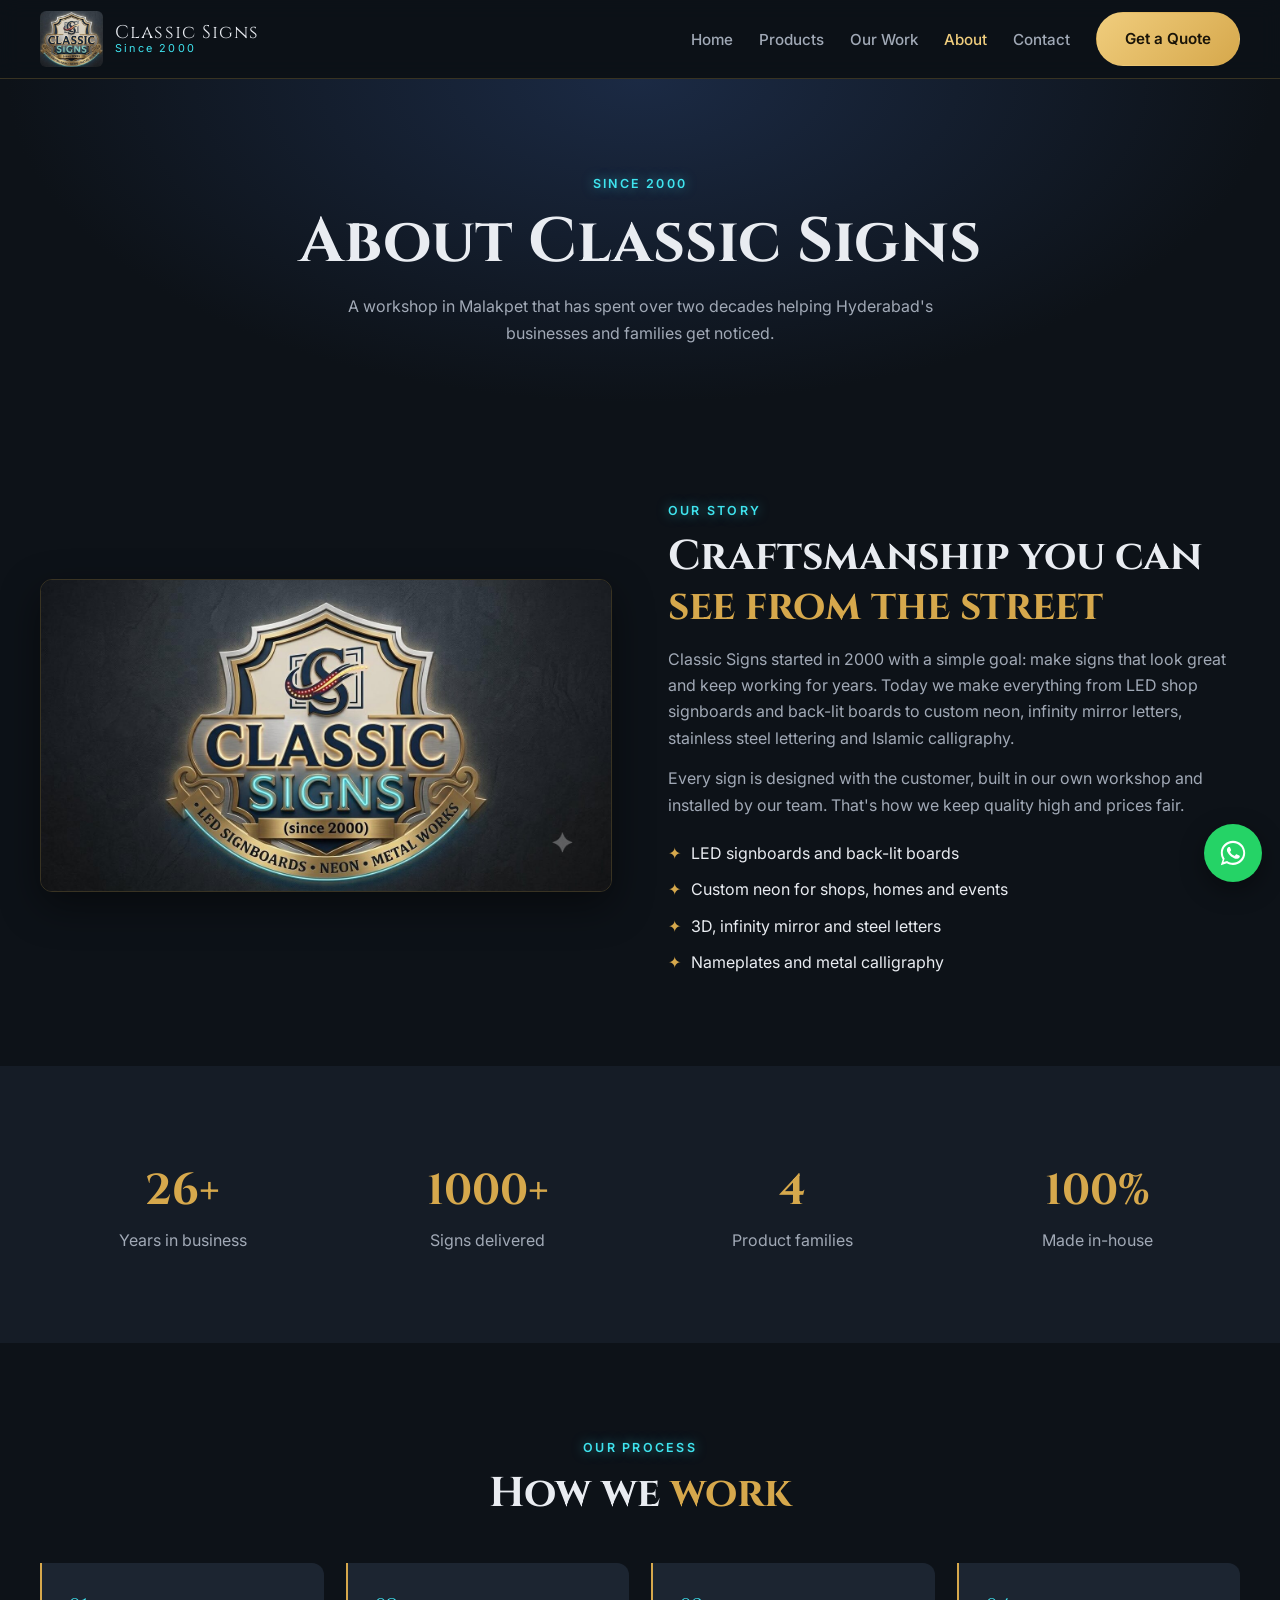
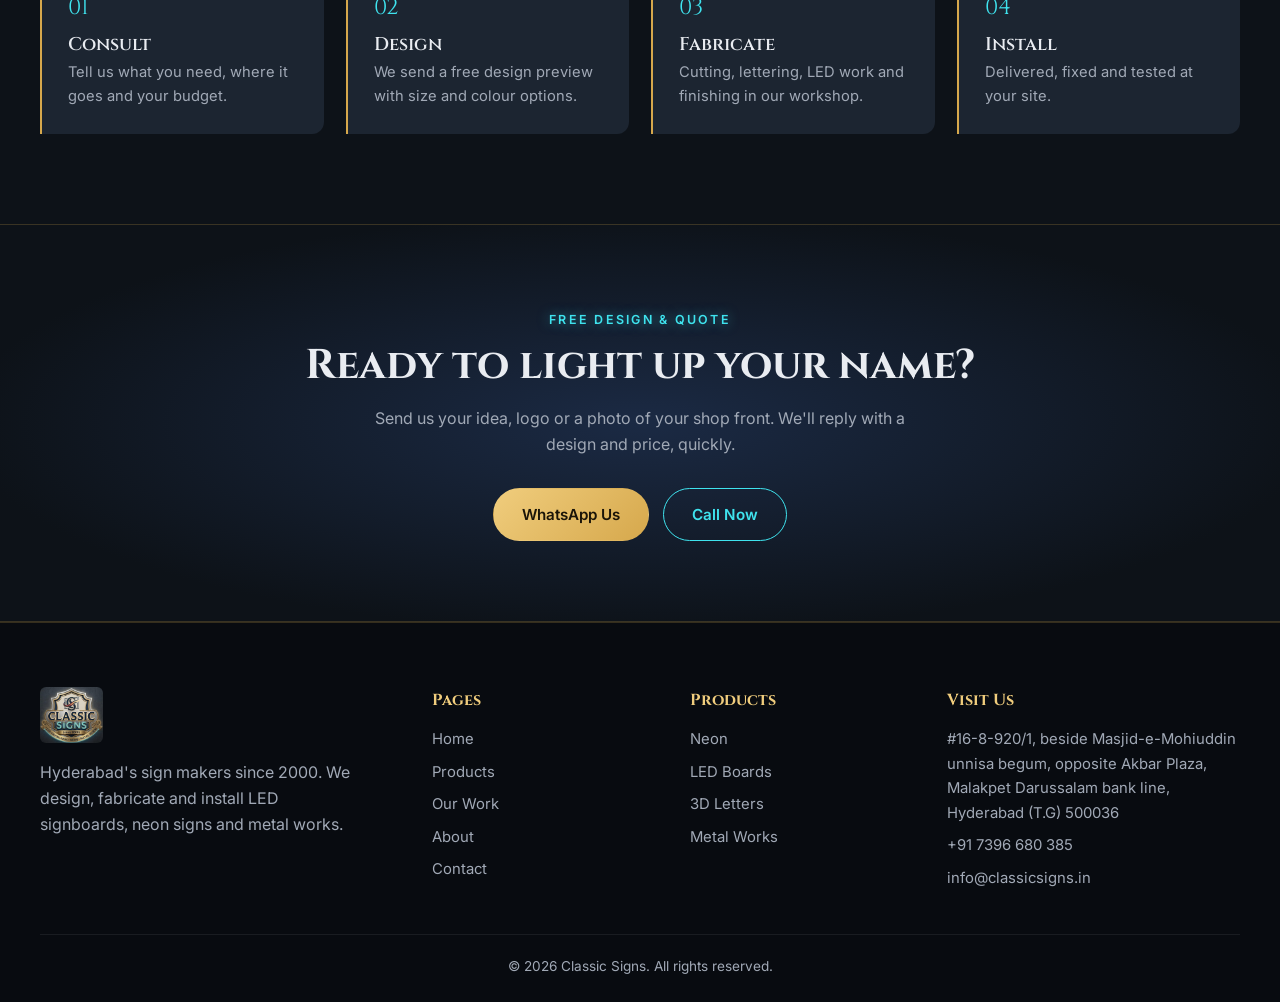
==== about.html @ 0a3e9730 "Add Classic Signs 5-page static website Home, Products, Our Work, About and Contact pages with real " ====
<!DOCTYPE html>
<html lang="en">
<head>
  <meta charset="UTF-8">
  <meta name="viewport" content="width=device-width, initial-scale=1.0">
  <title>About Us | Classic Signs Hyderabad</title>
  <meta name="description" content="Classic Signs has been making LED signboards, neon signs and metal works in Malakpet, Hyderabad since 2000.">
  <meta property="og:title" content="About Us | Classic Signs Hyderabad">
  <meta property="og:description" content="Classic Signs has been making LED signboards, neon signs and metal works in Malakpet, Hyderabad since 2000.">
  <meta property="og:image" content="assets/images/logo-full.jpg">
  <meta name="theme-color" content="#0d1218">
  <link rel="icon" href="assets/images/logo-badge.jpg">
  <link rel="preconnect" href="https://fonts.googleapis.com">
  <link rel="preconnect" href="https://fonts.gstatic.com" crossorigin>
  <link href="https://fonts.googleapis.com/css2?family=Cinzel:wght@600;700&family=Inter:wght@400;500;600&display=swap" rel="stylesheet">
  <link rel="stylesheet" href="css/style.css">
</head>
<body data-page="about">
  <header id="site-header"></header>
  <main>
    <section class="page-hero">
      <div class="container">
        <span class="eyebrow">Since 2000</span>
        <h1>About Classic Signs</h1>
        <p>A workshop in Malakpet that has spent over two decades helping Hyderabad's businesses and families get noticed.</p>
      </div>
    </section>

    <section class="section">
      <div class="container split">
        <img src="assets/images/logo-full.jpg" alt="Classic Signs logo: LED signboards, neon and metal works since 2000" class="reveal">
        <div class="reveal">
          <span class="eyebrow">Our story</span>
          <h2>Craftsmanship you can <span class="gold">see from the street</span></h2>
          <p>Classic Signs started in 2000 with a simple goal: make signs that look great and keep working for years. Today we make everything from LED shop signboards and back-lit boards to custom neon, infinity mirror letters, stainless steel lettering and Islamic calligraphy.</p>
          <p>Every sign is designed with the customer, built in our own workshop and installed by our team. That's how we keep quality high and prices fair.</p>
          <ul class="checklist">
            <li>LED signboards and back-lit boards</li>
            <li>Custom neon for shops, homes and events</li>
            <li>3D, infinity mirror and steel letters</li>
            <li>Nameplates and metal calligraphy</li>
          </ul>
        </div>
      </div>
    </section>

    <section class="section alt">
      <div class="container">
        <div class="stats">
          <div class="stat reveal"><strong id="years">25+</strong><span>Years in business</span></div>
          <div class="stat reveal"><strong>1000+</strong><!-- TODO: confirm real number --><span>Signs delivered</span></div>
          <div class="stat reveal"><strong>4</strong><span>Product families</span></div>
          <div class="stat reveal"><strong>100%</strong><span>Made in-house</span></div>
        </div>
      </div>
    </section>

    <section class="section">
      <div class="container">
        <div class="section-head center">
          <span class="eyebrow">Our process</span>
          <h2>How we <span class="gold">work</span></h2>
        </div>
        <div class="steps">
          <div class="step reveal"><h3>Consult</h3><p>Tell us what you need, where it goes and your budget.</p></div>
          <div class="step reveal"><h3>Design</h3><p>We send a free design preview with size and colour options.</p></div>
          <div class="step reveal"><h3>Fabricate</h3><p>Cutting, lettering, LED work and finishing in our workshop.</p></div>
          <div class="step reveal"><h3>Install</h3><p>Delivered, fixed and tested at your site.</p></div>
        </div>
      </div>
    </section>

    <section class="cta">
      <div class="container">
        <span class="eyebrow">Free design &amp; quote</span>
        <h2>Ready to light up your name?</h2>
        <p>Send us your idea, logo or a photo of your shop front. We'll reply with a design and price, quickly.</p>
        <div class="actions">
          <a class="btn btn-gold" data-wa="Hi Classic Signs, I'd like a quote for a sign." href="#" target="_blank" rel="noopener">WhatsApp Us</a>
          <a class="btn btn-ghost" data-tel href="#">Call Now</a>
        </div>
      </div>
    </section>
  </main>
  <footer id="site-footer"></footer>
  <script src="js/data.js"></script>
  <script src="js/main.js"></script>
</body>
</html>
---- css/style.css ----
:root {
  --bg: #0d1218;
  --surface: #151c26;
  --surface-2: #1c2531;
  --navy: #1b2a44;
  --gold: #d6a84c;
  --gold-light: #f0cd7d;
  --cyan: #3fe3ee;
  --text: #e9ecf1;
  --muted: #a1a9b6;
  --line: rgba(214, 168, 76, 0.22);
  --radius: 12px;
  --max: 1200px;
  --shadow: 0 14px 40px rgba(0, 0, 0, 0.45);
}

* { box-sizing: border-box; margin: 0; padding: 0; }
html { scroll-behavior: smooth; }
body {
  font-family: "Inter", system-ui, -apple-system, "Segoe UI", Roboto, sans-serif;
  color: var(--text);
  background: var(--bg);
  line-height: 1.65;
  overflow-x: hidden;
}
img, video { max-width: 100%; display: block; }
a { color: inherit; text-decoration: none; }
h1, h2, h3, .logo-text { font-family: "Cinzel", Georgia, serif; line-height: 1.2; }
h1 { font-size: clamp(2.1rem, 5.2vw, 3.9rem); font-weight: 700; }
h2 { font-size: clamp(1.7rem, 3.4vw, 2.6rem); font-weight: 700; }
h3 { font-size: 1.15rem; font-weight: 600; }

.container { width: min(var(--max), 100% - 32px); margin-inline: auto; }
.section { padding: 90px 0; }
.section.alt { background: var(--surface); }
.section-head { max-width: 700px; margin-bottom: 44px; }
.section-head.center { text-align: center; margin-inline: auto; }
.section-head p { color: var(--muted); margin-top: 12px; }
.eyebrow {
  display: inline-block; color: var(--cyan); font-weight: 600; text-transform: uppercase;
  letter-spacing: 0.18em; font-size: 0.78rem; margin-bottom: 10px;
  text-shadow: 0 0 12px rgba(63, 227, 238, 0.55);
}
.gold { color: var(--gold); }
.neon { color: var(--cyan); text-shadow: 0 0 8px rgba(63,227,238,.7), 0 0 24px rgba(63,227,238,.45); }

/* Buttons */
.btn {
  display: inline-flex; align-items: center; gap: 8px; padding: 13px 28px; border-radius: 999px;
  font-weight: 600; border: 1.5px solid transparent; transition: 0.25s; cursor: pointer; font-size: 0.95rem;
}
.btn-gold { background: linear-gradient(135deg, var(--gold-light), var(--gold)); color: #1a1408; }
.btn-gold:hover { box-shadow: 0 0 24px rgba(214, 168, 76, 0.5); transform: translateY(-2px); }
.btn-ghost { border-color: var(--cyan); color: var(--cyan); }
.btn-ghost:hover { background: rgba(63, 227, 238, 0.1); box-shadow: 0 0 20px rgba(63, 227, 238, 0.35); }

/* Header */
.site-header {
  position: sticky; top: 0; z-index: 50; background: rgba(13, 18, 24, 0.92);
  backdrop-filter: blur(10px); border-bottom: 1px solid var(--line);
}
.nav { display: flex; align-items: center; justify-content: space-between; height: 78px; gap: 20px; }
.logo { display: flex; align-items: center; gap: 12px; }
.logo img { height: 56px; width: auto; border-radius: 6px; }
.logo-text { font-size: 1.15rem; letter-spacing: 0.06em; line-height: 1.1; }
.logo-text small { display: block; font-family: "Inter", sans-serif; font-size: 0.68rem; color: var(--cyan); letter-spacing: 0.2em; }
.nav-links { display: flex; gap: 26px; list-style: none; align-items: center; }
.nav-links a:not(.btn) { font-weight: 500; color: var(--muted); font-size: 0.95rem; transition: color 0.2s; }
.nav-links a:not(.btn):hover, .nav-links a.active { color: var(--gold-light); }
.nav-toggle { display: none; background: none; border: 0; color: var(--text); font-size: 1.7rem; cursor: pointer; }

/* Hero */
.hero { position: relative; min-height: 88vh; display: grid; align-items: center; overflow: hidden; }
.hero-bg { position: absolute; inset: 0; width: 100%; height: 100%; object-fit: cover; opacity: 0.38; }
.hero::after {
  content: ""; position: absolute; inset: 0;
  background: radial-gradient(ellipse at 20% 50%, rgba(13,18,24,.2), rgba(13,18,24,.92) 70%),
    linear-gradient(180deg, transparent 60%, var(--bg));
}
.hero .container { position: relative; z-index: 2; padding: 80px 0; }
.hero p.lead { max-width: 580px; margin: 20px 0 34px; color: #cfd5de; font-size: 1.12rem; }
.hero .actions { display: flex; gap: 14px; flex-wrap: wrap; }
.hero .since { display: inline-flex; gap: 10px; align-items: center; margin-top: 40px; color: var(--muted); font-size: 0.9rem; }
.hero .since strong { color: var(--gold); font-family: "Cinzel", serif; font-size: 1.4rem; }

.page-hero { padding: 90px 0 60px; background: radial-gradient(ellipse at top, var(--navy), var(--bg) 70%); text-align: center; }
.page-hero p { color: var(--muted); max-width: 620px; margin: 14px auto 0; }

/* Grid + cards */
.grid { display: grid; gap: 22px; grid-template-columns: repeat(auto-fill, minmax(270px, 1fr)); }
.card {
  background: var(--surface-2); border: 1px solid var(--line); border-radius: var(--radius);
  overflow: hidden; transition: transform 0.25s, box-shadow 0.25s, border-color 0.25s;
}
.card:hover { transform: translateY(-5px); box-shadow: var(--shadow); border-color: rgba(214,168,76,.5); }
.card-media { aspect-ratio: 4 / 3; background: #0a0e13; overflow: hidden; }
.card-media img { width: 100%; height: 100%; object-fit: cover; transition: transform 0.5s; }
.card:hover .card-media img { transform: scale(1.06); }
.card-body { padding: 20px 22px 24px; }
.card-body p { color: var(--muted); font-size: 0.93rem; margin-top: 6px; }
.tag {
  display: inline-block; font-size: 0.72rem; font-weight: 600; color: var(--cyan);
  border: 1px solid rgba(63,227,238,.4); padding: 2px 10px; border-radius: 999px; margin-bottom: 10px;
}
.card .more { display: inline-block; margin-top: 12px; color: var(--gold); font-weight: 600; font-size: 0.9rem; }

/* Filters */
.filters { display: flex; gap: 10px; flex-wrap: wrap; margin-bottom: 34px; justify-content: center; }
.filter-btn {
  padding: 8px 18px; border-radius: 999px; border: 1px solid var(--line); background: transparent;
  color: var(--muted); cursor: pointer; font: inherit; font-size: 0.9rem; transition: 0.2s;
}
.filter-btn:hover { color: var(--text); }
.filter-btn.active { background: var(--gold); color: #1a1408; border-color: var(--gold); }

/* Gallery (masonry) */
.gallery { columns: 3 280px; column-gap: 16px; }
.gallery figure {
  break-inside: avoid; margin-bottom: 16px; border-radius: var(--radius); overflow: hidden;
  border: 1px solid var(--line); cursor: zoom-in; position: relative; background: #0a0e13;
}
.gallery img { width: 100%; transition: transform 0.4s; }
.gallery figure:hover img { transform: scale(1.04); }
.gallery figcaption {
  position: absolute; left: 0; right: 0; bottom: 0; padding: 26px 14px 12px; font-size: 0.85rem;
  background: linear-gradient(transparent, rgba(0,0,0,.85)); opacity: 0; transition: opacity 0.3s;
}
.gallery figure:hover figcaption { opacity: 1; }

/* Features / stats */
.features { display: grid; gap: 22px; grid-template-columns: repeat(auto-fit, minmax(230px, 1fr)); }
.feature { padding: 30px 26px; border-radius: var(--radius); background: var(--surface-2); border: 1px solid var(--line); }
.feature .icon {
  width: 52px; height: 52px; display: grid; place-items: center; border-radius: 12px; margin-bottom: 16px;
  font-size: 1.5rem; background: rgba(63,227,238,.08); border: 1px solid rgba(63,227,238,.3);
}
.feature p { color: var(--muted); font-size: 0.93rem; margin-top: 6px; }
.stats { display: grid; grid-template-columns: repeat(auto-fit, minmax(170px, 1fr)); gap: 20px; text-align: center; }
.stat strong { display: block; font-family: "Cinzel", serif; font-size: 2.7rem; color: var(--gold); }
.stat span { color: var(--muted); }

/* Videos */
.video-grid { display: grid; gap: 22px; grid-template-columns: repeat(auto-fill, minmax(230px, 1fr)); }
.video-card .card-media { aspect-ratio: 9 / 16; }
.video-card video { width: 100%; height: 100%; object-fit: cover; background: #000; }
.video-card.landscape .card-media { aspect-ratio: 16 / 9; }
@media (min-width: 760px) {
  .video-grid { grid-template-columns: repeat(4, 1fr); align-items: start; }
  .video-card.landscape { grid-column: span 2; }
}

/* Split */
.split { display: grid; grid-template-columns: 1fr 1fr; gap: 56px; align-items: center; }
.split img { border-radius: var(--radius); border: 1px solid var(--line); box-shadow: var(--shadow); }
.split p { color: var(--muted); margin-top: 14px; }
.checklist { list-style: none; margin-top: 22px; display: grid; gap: 10px; }
.checklist li::before { content: "✦"; color: var(--gold); margin-right: 10px; }

/* Steps */
.steps { display: grid; grid-template-columns: repeat(auto-fit, minmax(210px, 1fr)); gap: 22px; counter-reset: step; }
.step { padding: 26px; border-left: 2px solid var(--gold); background: var(--surface-2); border-radius: 0 var(--radius) var(--radius) 0; }
.step::before { counter-increment: step; content: "0" counter(step); font-family: "Cinzel", serif; color: var(--cyan); font-size: 1.4rem; display: block; margin-bottom: 8px; }
.step p { color: var(--muted); font-size: 0.92rem; margin-top: 4px; }

/* CTA */
.cta {
  text-align: center; padding: 80px 0; border-top: 1px solid var(--line); border-bottom: 1px solid var(--line);
  background: radial-gradient(ellipse at center, var(--navy), var(--bg) 75%);
}
.cta p { margin: 14px auto 30px; max-width: 540px; color: var(--muted); }
.cta .actions { display: flex; gap: 14px; justify-content: center; flex-wrap: wrap; }

/* Contact */
.contact-grid { display: grid; grid-template-columns: 1.15fr 1fr; gap: 44px; }
.panel { background: var(--surface-2); border: 1px solid var(--line); border-radius: var(--radius); padding: 32px; }
form { display: grid; gap: 16px; }
.form-row { display: grid; grid-template-columns: 1fr 1fr; gap: 16px; }
label { font-weight: 600; font-size: 0.88rem; color: var(--muted); }
input, textarea, select {
  width: 100%; padding: 12px 14px; border: 1px solid rgba(255,255,255,.12); border-radius: 8px;
  font: inherit; margin-top: 6px; background: var(--bg); color: var(--text);
}
input:focus, textarea:focus, select:focus { outline: none; border-color: var(--cyan); box-shadow: 0 0 0 3px rgba(63,227,238,.15); }
textarea { min-height: 130px; resize: vertical; }
.info-item { display: flex; gap: 16px; margin-bottom: 22px; }
.info-item .icon { flex: none; width: 44px; height: 44px; display: grid; place-items: center; border-radius: 10px; background: rgba(214,168,76,.12); color: var(--gold); font-size: 1.2rem; }
.info-item p, .info-item a { color: var(--muted); }
.info-item h3 { font-family: "Inter", sans-serif; font-size: 1rem; }
.map { width: 100%; aspect-ratio: 16 / 9; border: 0; border-radius: var(--radius); margin-top: 8px; filter: grayscale(.3) contrast(1.05); }
.form-note { font-size: 0.85rem; color: var(--muted); }

/* Footer */
.site-footer { background: #080b10; color: var(--muted); padding: 64px 0 24px; border-top: 1px solid var(--line); }
.footer-grid { display: grid; grid-template-columns: 1.6fr 1fr 1fr 1.3fr; gap: 32px; }
.site-footer h4 { color: var(--gold-light); margin-bottom: 14px; font-family: "Cinzel", serif; }
.site-footer ul { list-style: none; display: grid; gap: 8px; font-size: 0.93rem; }
.site-footer a:hover { color: var(--cyan); }
.copyright { border-top: 1px solid rgba(255,255,255,.07); margin-top: 44px; padding-top: 20px; font-size: 0.85rem; text-align: center; }

/* Floating WhatsApp */
.wa-float {
  position: fixed; right: 18px; bottom: 18px; width: 58px; height: 58px; border-radius: 50%;
  background: #25d366; display: grid; place-items: center; box-shadow: 0 8px 24px rgba(0,0,0,.4); z-index: 60;
}
.wa-float svg { width: 30px; height: 30px; fill: #fff; }

/* Lightbox */
.lightbox { position: fixed; inset: 0; background: rgba(0,0,0,.92); display: none; place-items: center; z-index: 100; padding: 20px; }
.lightbox.open { display: grid; }
.lightbox img { max-height: 86vh; border-radius: 8px; }
.lightbox button { position: absolute; top: 16px; right: 20px; background: none; border: 0; color: #fff; font-size: 2.2rem; cursor: pointer; }

/* Reveal on scroll */
.reveal { opacity: 0; transform: translateY(24px); transition: opacity 0.7s, transform 0.7s; }
.reveal.in { opacity: 1; transform: none; }

@media (max-width: 920px) {
  .nav-toggle { display: block; }
  .nav-links {
    position: absolute; top: 78px; left: 0; right: 0; flex-direction: column; gap: 0;
    background: var(--bg); border-bottom: 1px solid var(--line); display: none; padding-bottom: 16px;
  }
  .nav-links.open { display: flex; }
  .nav-links li { width: 100%; text-align: center; }
  .nav-links a:not(.btn) { display: block; padding: 14px 16px; }
  .split, .contact-grid { grid-template-columns: 1fr; gap: 36px; }
  .footer-grid { grid-template-columns: 1fr 1fr; }
  .section { padding: 64px 0; }
}
@media (max-width: 560px) {
  .footer-grid, .form-row { grid-template-columns: 1fr; }
  .logo-text { display: none; }
  .panel { padding: 22px; }
  .hero { min-height: 78vh; }
}
@media (prefers-reduced-motion: reduce) {
  .reveal { opacity: 1; transform: none; transition: none; }
  * { scroll-behavior: auto; }
}
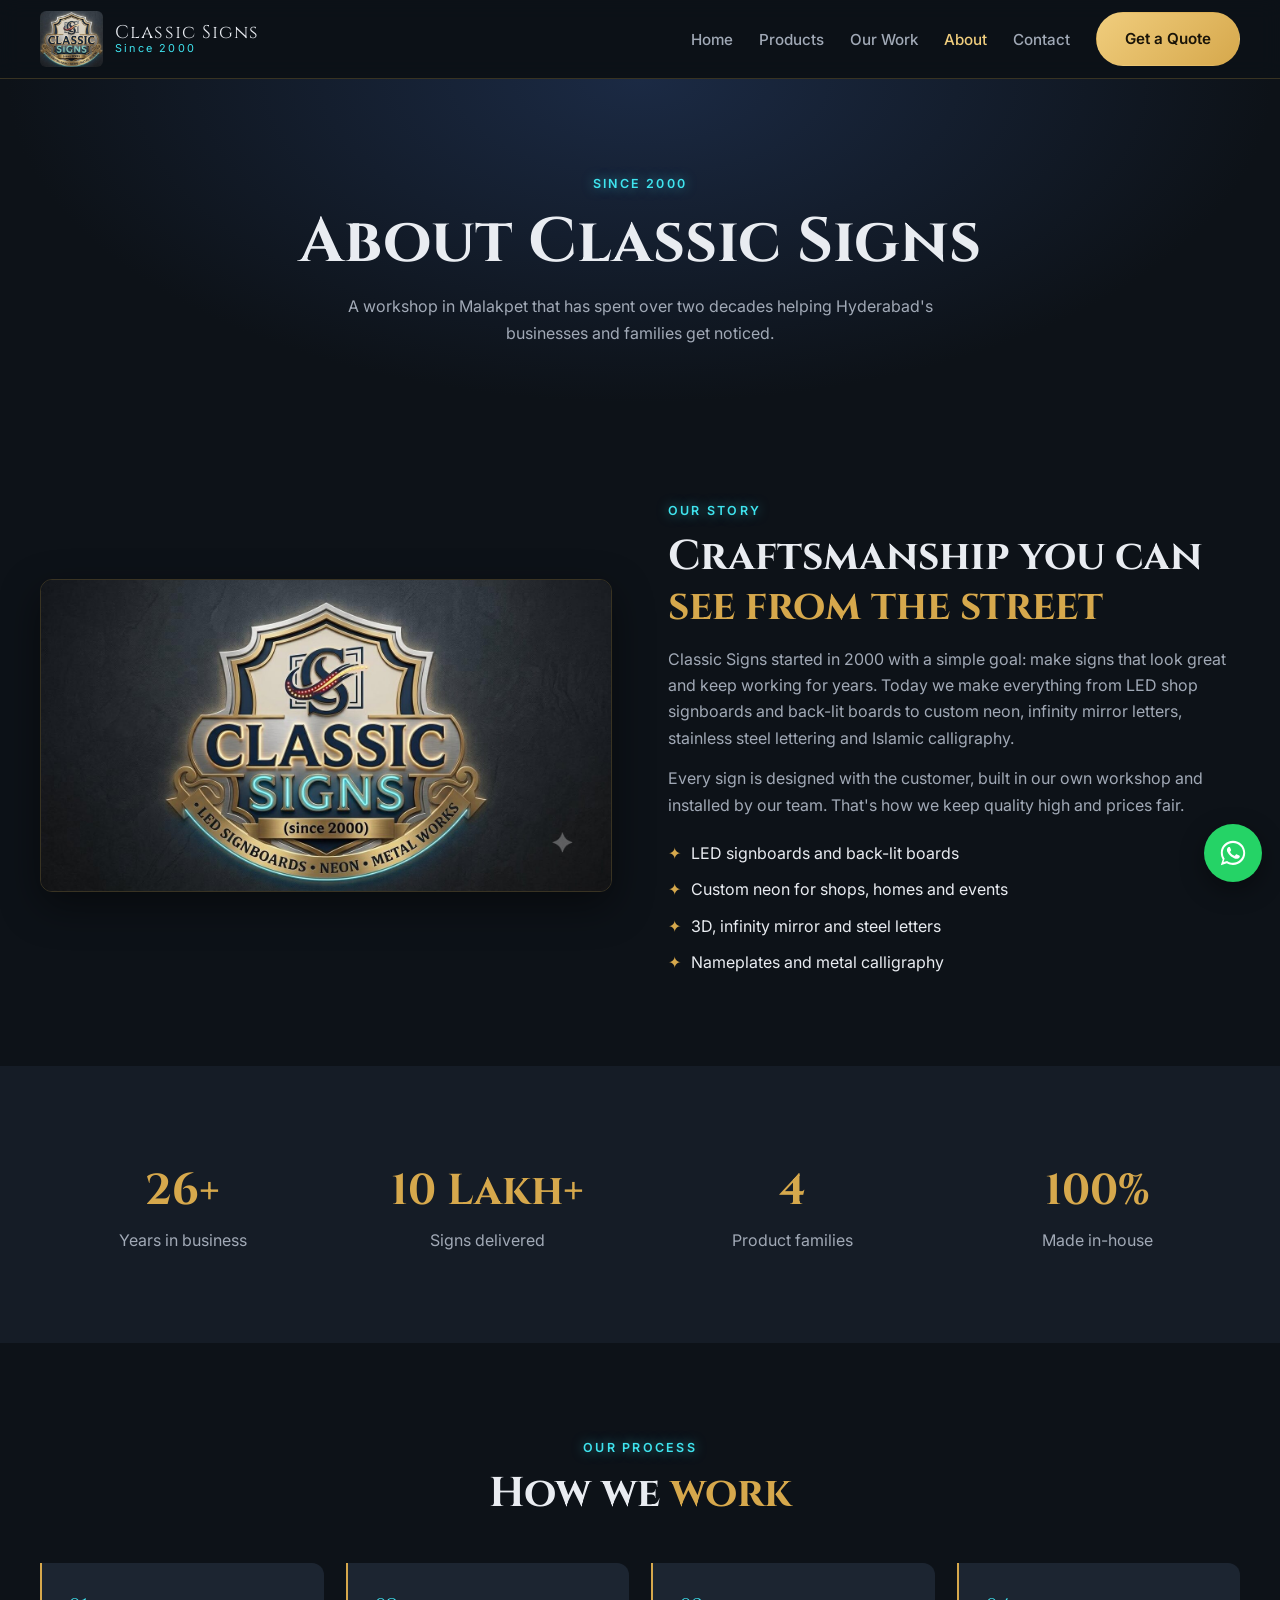
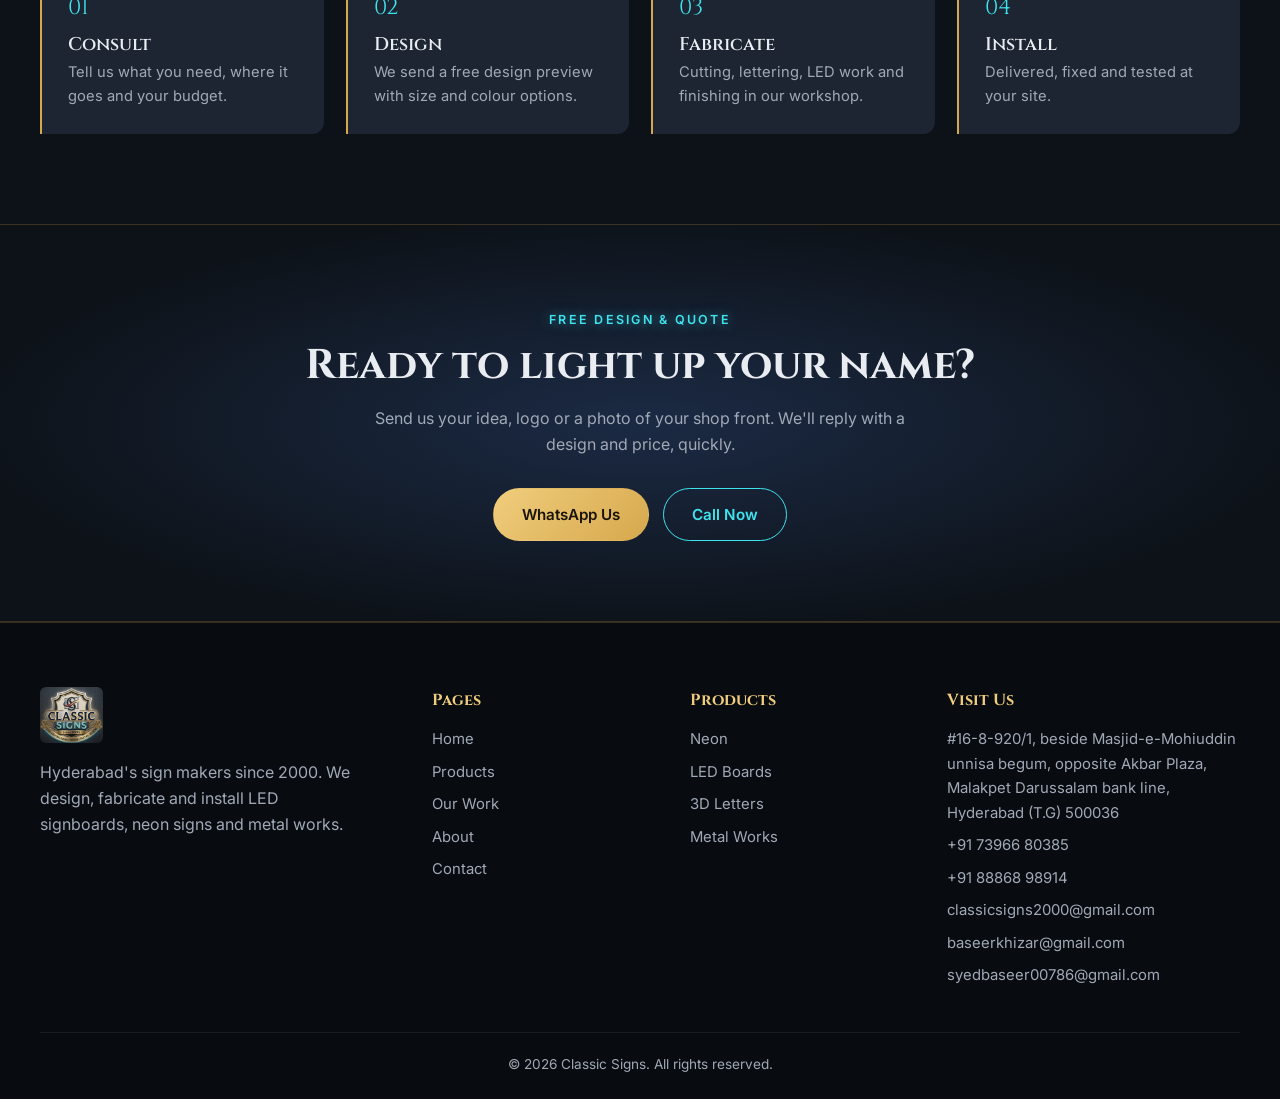
==== commit a54a99d2: "Update signs delivered figure on About page Co-Authored-By: Claude Opus 5.5 <noreply@anthropic.com> " ====
--- a/about.html
+++ b/about.html
@@ -48,7 +48,7 @@
       <div class="container">
         <div class="stats">
           <div class="stat reveal"><strong id="years">25+</strong><span>Years in business</span></div>
-          <div class="stat reveal"><strong>1000+</strong><!-- TODO: confirm real number --><span>Signs delivered</span></div>
+          <div class="stat reveal"><strong>10 Lakh+</strong><!-- TODO: estimate from Meeran, confirm with client --><span>Signs delivered</span></div>
           <div class="stat reveal"><strong>4</strong><span>Product families</span></div>
           <div class="stat reveal"><strong>100%</strong><span>Made in-house</span></div>
         </div>
